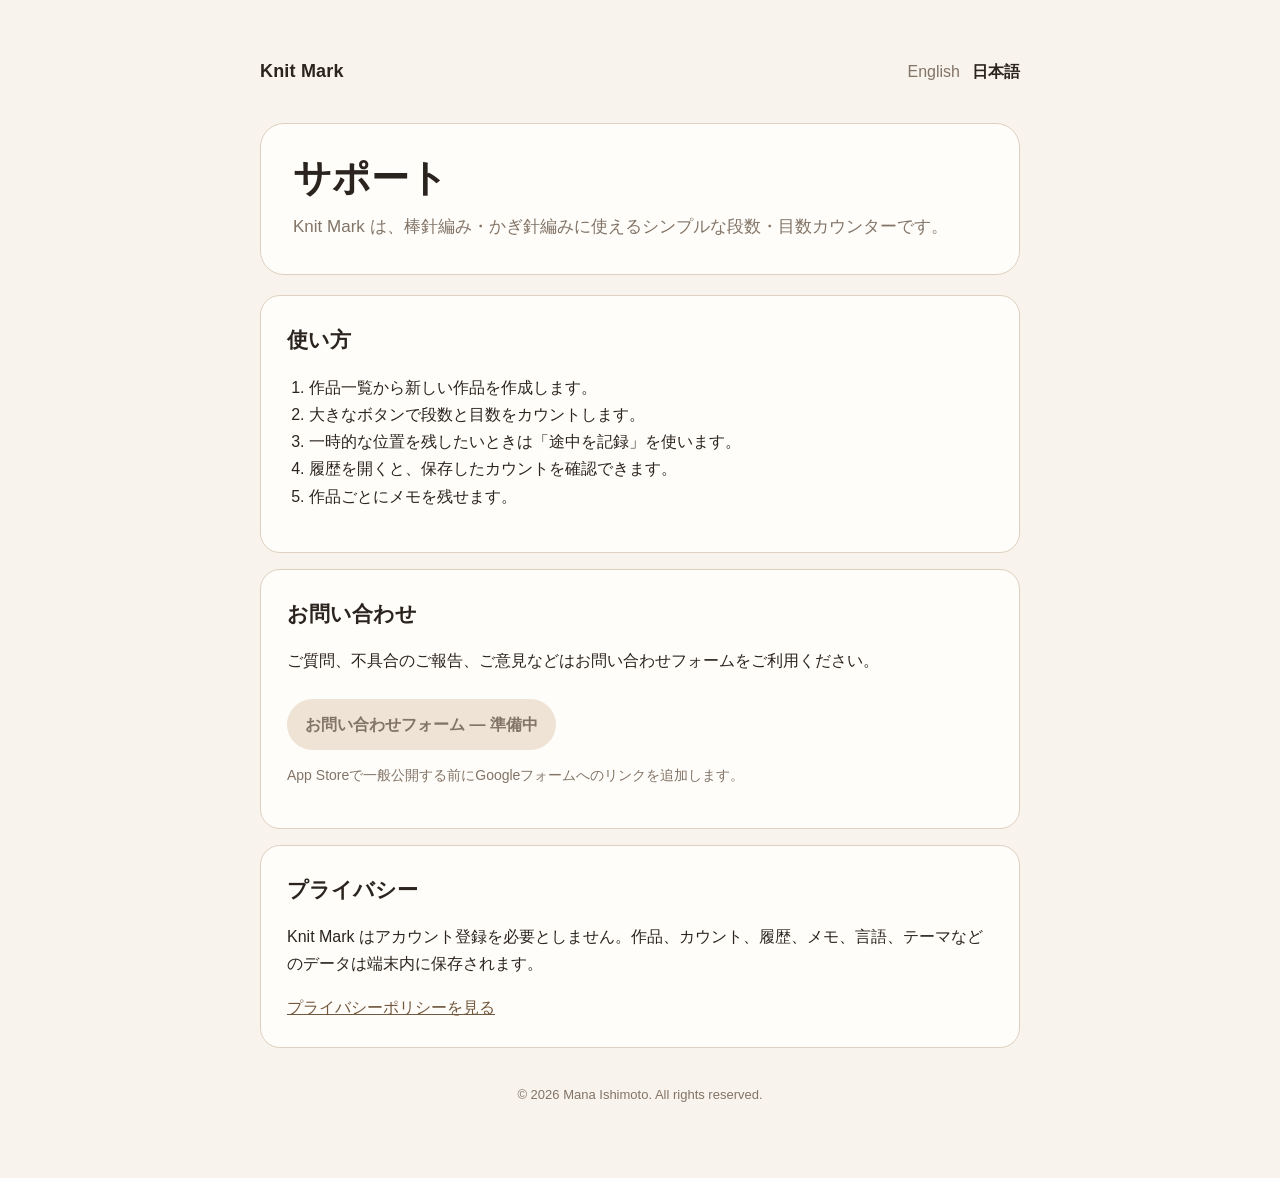
==== ja/index.html @ ba667b59 "Add Japanese support page" ====
<!doctype html>
<html lang="ja">
<head>
  <meta charset="utf-8">
  <meta name="viewport" content="width=device-width,initial-scale=1">
  <title>Knit Mark サポート</title>
  <meta name="description" content="棒針編み・かぎ針編みに使える段数・目数カウンター Knit Mark のサポートページです。">
  <link rel="stylesheet" href="../style.css">
</head>
<body>
<main>
  <div class="topbar">
    <div class="brand">Knit Mark</div>
    <div class="lang"><a href="../">English</a><a href="./" aria-current="page">日本語</a></div>
  </div>

  <section class="hero">
    <h1>サポート</h1>
    <p class="lead">Knit Mark は、棒針編み・かぎ針編みに使えるシンプルな段数・目数カウンターです。</p>
  </section>

  <section class="card">
    <h2>使い方</h2>
    <ol>
      <li>作品一覧から新しい作品を作成します。</li>
      <li>大きなボタンで段数と目数をカウントします。</li>
      <li>一時的な位置を残したいときは「途中を記録」を使います。</li>
      <li>履歴を開くと、保存したカウントを確認できます。</li>
      <li>作品ごとにメモを残せます。</li>
    </ol>
  </section>

  <section class="card">
    <h2>お問い合わせ</h2>
    <p>ご質問、不具合のご報告、ご意見などはお問い合わせフォームをご利用ください。</p>
    <span class="button disabled">お問い合わせフォーム — 準備中</span>
    <p class="small">App Storeで一般公開する前にGoogleフォームへのリンクを追加します。</p>
  </section>

  <section class="card">
    <h2>プライバシー</h2>
    <p>Knit Mark はアカウント登録を必要としません。作品、カウント、履歴、メモ、言語、テーマなどのデータは端末内に保存されます。</p>
    <a href="./privacy.html">プライバシーポリシーを見る</a>
  </section>

  <footer>© 2026 Mana Ishimoto. All rights reserved.</footer>
</main>
</body>
</html>
---- style.css ----
:root{
  --bg:#f8f3ec;
  --surface:#fffdf9;
  --text:#2b241e;
  --sub:#827467;
  --accent:#c9a77f;
  --soft:#eee3d5;
  --border:#ded0c0;
}
*{box-sizing:border-box}
body{
  margin:0;
  font-family:-apple-system,BlinkMacSystemFont,"Segoe UI",Roboto,Helvetica,Arial,sans-serif;
  background:var(--bg);
  color:var(--text);
  line-height:1.7;
}
main{
  width:min(760px,calc(100% - 32px));
  margin:0 auto;
  padding:56px 0 72px;
}
.topbar{
  display:flex;
  justify-content:space-between;
  align-items:center;
  gap:16px;
  margin-bottom:36px;
}
.brand{
  font-size:18px;
  font-weight:700;
  letter-spacing:.01em;
}
.lang a{
  color:var(--sub);
  text-decoration:none;
  margin-left:12px;
}
.lang a[aria-current="page"]{
  color:var(--text);
  font-weight:700;
}
.hero{
  background:var(--surface);
  border:1px solid var(--border);
  border-radius:24px;
  padding:32px;
  margin-bottom:20px;
}
h1{
  font-size:38px;
  line-height:1.2;
  margin:0 0 12px;
}
.lead{
  color:var(--sub);
  font-size:17px;
  margin:0;
}
.card{
  background:var(--surface);
  border:1px solid var(--border);
  border-radius:20px;
  padding:26px;
  margin-top:16px;
}
h2{
  font-size:21px;
  margin:0 0 14px;
}
ul,ol{padding-left:22px}
a{color:#72583e}
.button{
  display:inline-block;
  margin-top:8px;
  padding:12px 18px;
  border-radius:999px;
  background:var(--accent);
  color:var(--text);
  text-decoration:none;
  font-weight:700;
}
.button.disabled{
  background:var(--soft);
  color:var(--sub);
  cursor:default;
}
footer{
  color:var(--sub);
  font-size:13px;
  text-align:center;
  margin-top:36px;
}
.small{color:var(--sub);font-size:14px}
@media (max-width:560px){
  main{padding-top:28px}
  .hero{padding:24px}
  h1{font-size:31px}
  .topbar{align-items:flex-start}
}
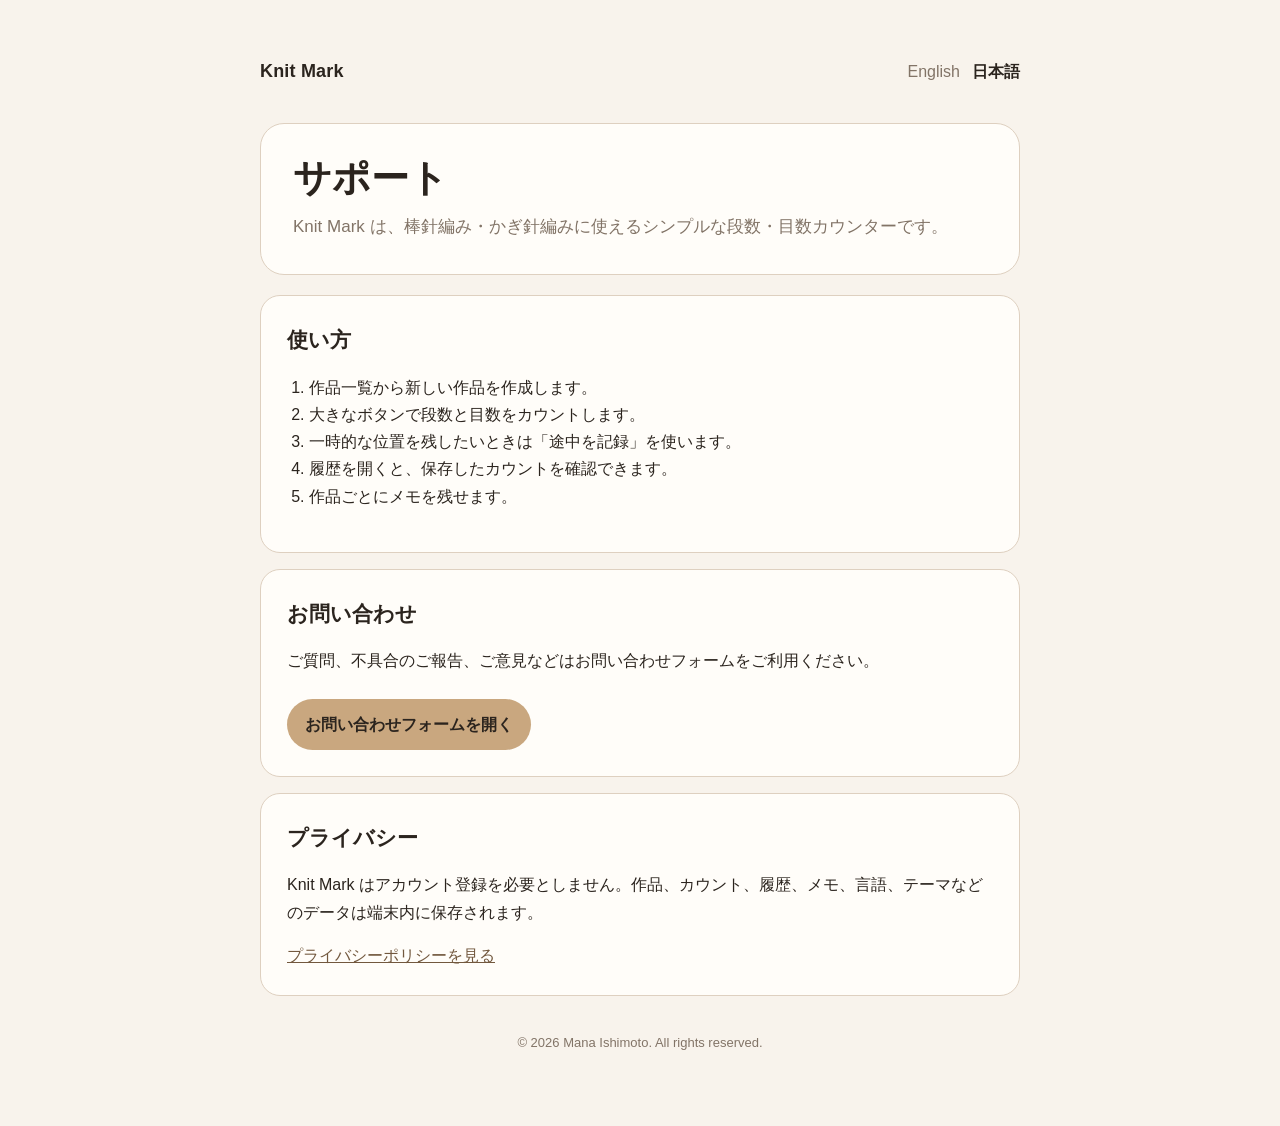
==== commit d39d1476: "Add Google Form contact link" ====
--- a/ja/index.html
+++ b/ja/index.html
@@ -33,8 +33,7 @@
   <section class="card">
     <h2>お問い合わせ</h2>
     <p>ご質問、不具合のご報告、ご意見などはお問い合わせフォームをご利用ください。</p>
-    <span class="button disabled">お問い合わせフォーム — 準備中</span>
-    <p class="small">App Storeで一般公開する前にGoogleフォームへのリンクを追加します。</p>
+    <a class="button" href="https://docs.google.com/forms/d/e/1FAIpQLScTfycUACW0nB-oMRpTWPwfped8-hMe3VPU91w6Vp2cTNvaTg/viewform?usp=publish-editor" target="_blank" rel="noopener noreferrer">お問い合わせフォームを開く</a>
   </section>
 
   <section class="card">
